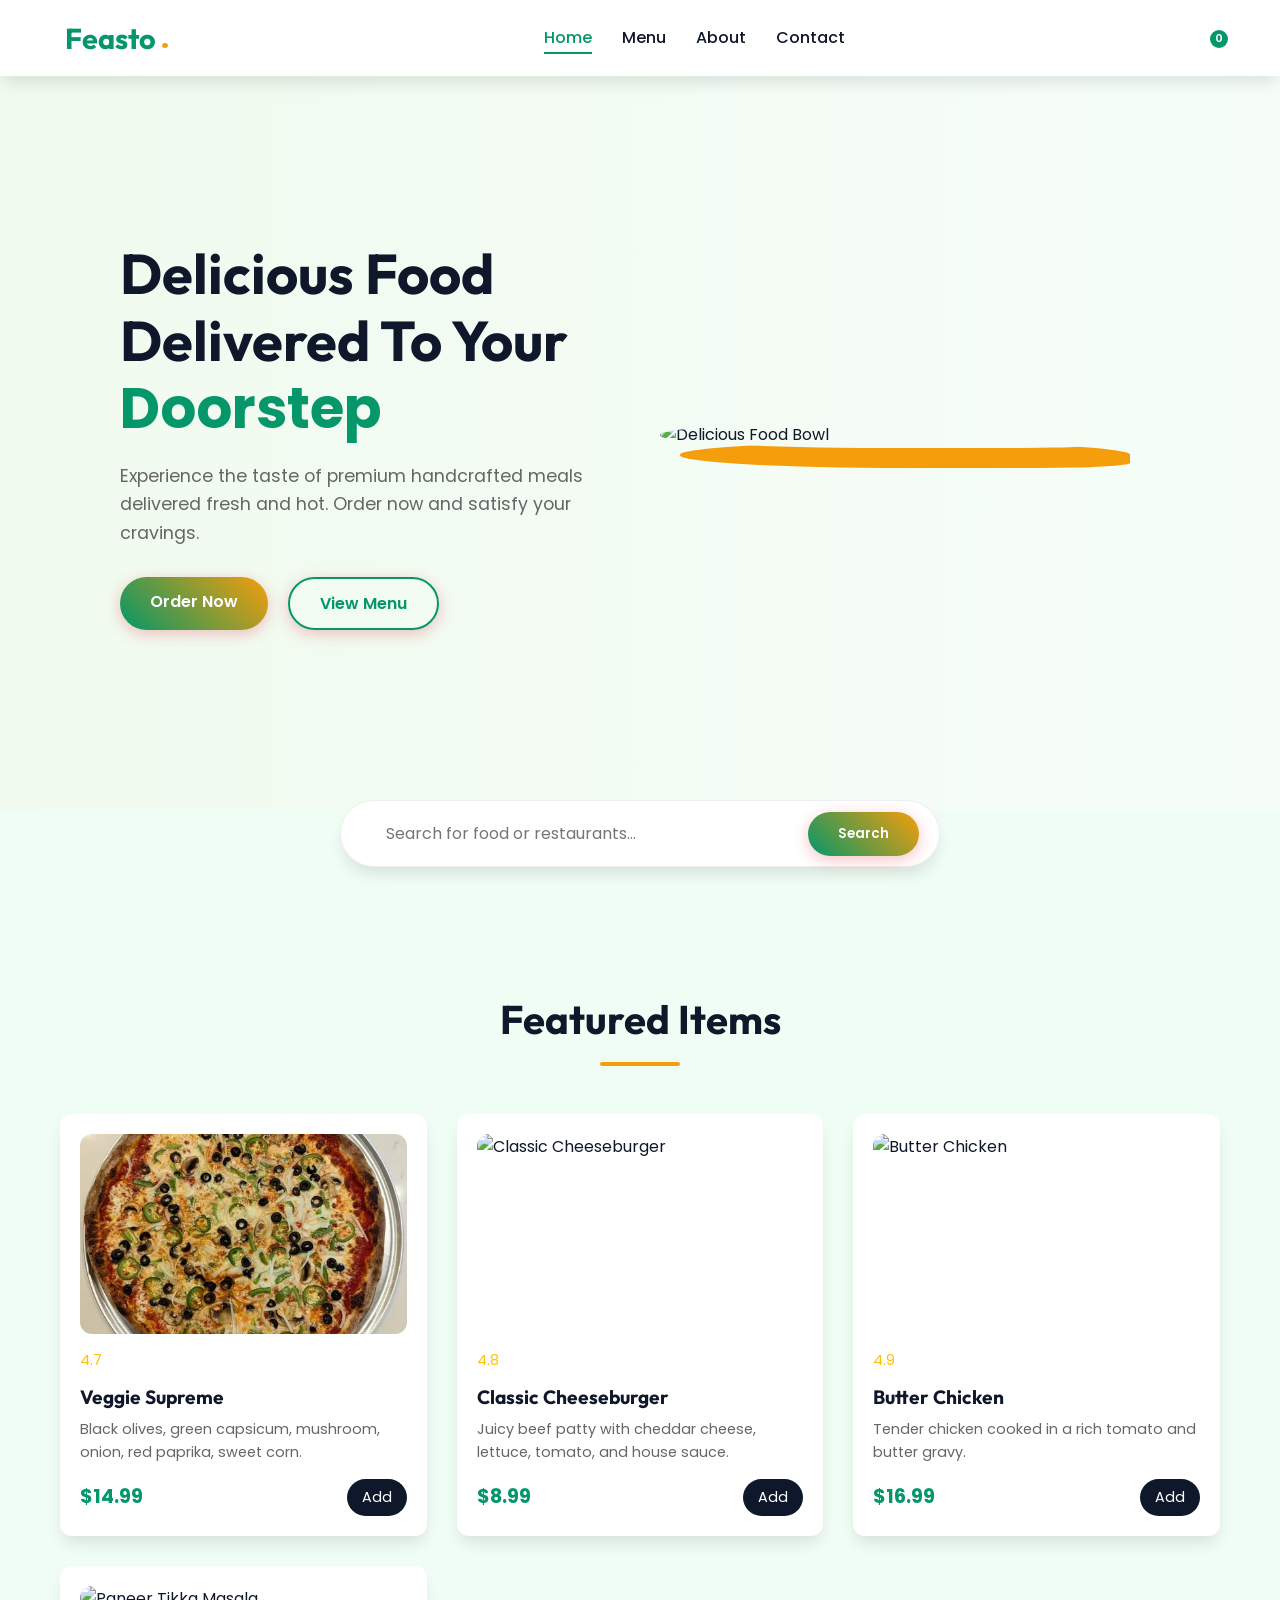
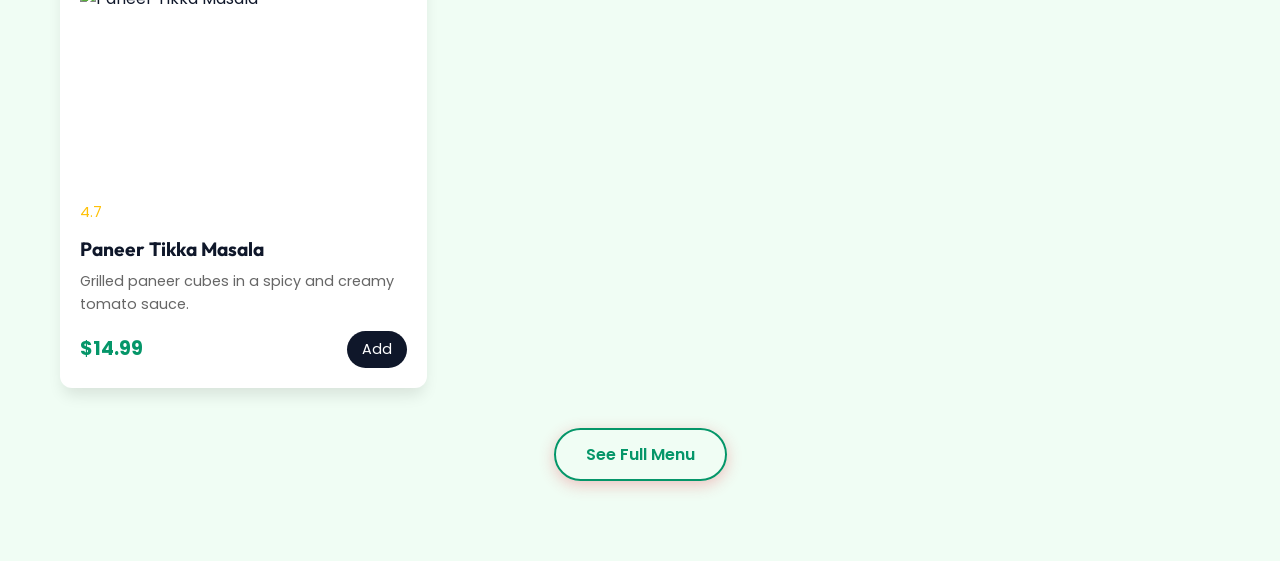
==== index.html @ 66a80ca8 "Initial commit" ====
<!DOCTYPE html>
<html lang="en">

<head>
    <meta charset="UTF-8">
    <meta name="viewport" content="width=device-width, initial-scale=1.0">
    <title>Feasto | Delicious Food Delivered</title>
    <!-- CSS -->
    <link rel="stylesheet" href="assets/css/style.css">
    <!-- Ionicons -->
    <script type="module" src="https://unpkg.com/ionicons@7.1.0/dist/ionicons/ionicons.esm.js"></script>
    <script nomodule src="https://unpkg.com/ionicons@7.1.0/dist/ionicons/ionicons.js"></script>
</head>

<body>

    <!-- Navbar -->
    <header>
        <div class="container nav-container">
            <a href="index.html" class="logo">
                <ion-icon name="restaurant"></ion-icon> Feasto<span>.</span>
            </a>
            <nav>
                <ul class="nav-links" id="navbox">
                    <li><a href="index.html" class="active">Home</a></li>
                    <li><a href="menu.html">Menu</a></li>
                    <li><a href="about.html">About</a></li>
                    <li><a href="contact.html">Contact</a></li>
                </ul>
            </nav>
            <div class="nav-icons">
                <a href="cart.html" class="cart-icon">
                    <ion-icon name="cart-outline"></ion-icon>
                    <span class="cart-count">0</span>
                </a>
                <div class="hamburger" id="hamburger">
                    <ion-icon name="menu-outline"></ion-icon>
                </div>
            </div>
        </div>
    </header>

    <!-- Main Content Placeholder -->
    <main>
        <!-- Hero Section -->
        <section class="hero">
            <div class="container hero-container">
                <div class="hero-content">
                    <h1>Delicious Food <br> Delivered To Your <br> <span>Doorstep</span></h1>
                    <p>Experience the taste of premium handcrafted meals delivered fresh and hot. Order now and satisfy
                        your cravings.</p>
                    <div class="hero-btns">
                        <a href="menu.html" class="btn">Order Now</a>
                        <a href="#featured" class="btn btn-outline">View Menu</a>
                    </div>
                </div>
                <div class="hero-image">
                    <img src="https://images.unsplash.com/photo-1504674900247-0877df9cc836?q=80&w=1000&auto=format&fit=crop"
                        alt="Delicious Food Bowl">
                </div>
            </div>
        </section>

        <!-- Search Section -->
        <section class="search-section">
            <div class="container">
                <div class="search-box">
                    <ion-icon name="search-outline"></ion-icon>
                    <input type="text" id="searchInput" placeholder="Search for food or restaurants...">
                    <button class="btn">Search</button>
                </div>
            </div>
        </section>

        <!-- Featured Section -->
        <section id="featured" class="featured section-padding">
            <div class="container">
                <h2 class="section-title">Featured Items</h2>
                <div class="food-grid" id="featured-grid">
                    <!-- Featured items will be injected via JS -->
                    <div class="loading">Loading featured items...</div>
                </div>
                <div style="text-align: center; margin-top: 40px;">
                    <a href="menu.html" class="btn btn-outline">See Full Menu</a>
                </div>
            </div>
        </section>
    </main>

    <!-- Footer Placeholder -->


    <!-- JS -->
    <script type="module" src="assets/js/script.js"></script>
</body>

</html>
---- assets/css/style.css ----
/* Google Fonts */
@import url('https://fonts.googleapis.com/css2?family=Outfit:wght@300;400;500;600;700&family=Poppins:wght@300;400;500;600;700&display=swap');

:root {
    --primary-color: #059669;
    --primary-hover: #047857;
    --secondary-color: #f59e0b;
    --dark-color: #0f172a;
    --text-color: #334155;
    --light-bg: #f0fdf4;
    --white: #ffffff;
    --shadow: 0 10px 15px -3px rgba(0, 0, 0, 0.1);
    --transition: all 0.3s ease;
    --border-radius: 12px;
}

* {
    margin: 0;
    padding: 0;
    box-sizing: border-box;
    font-family: 'Poppins', sans-serif;
}

html {
    scroll-behavior: smooth;
}

body {
    background-color: var(--light-bg);
    color: var(--dark-color);
    line-height: 1.6;
}

h1,
h2,
h3,
h4,
h5,
h6 {
    font-family: 'Outfit', sans-serif;
    color: var(--dark-color);
    font-weight: 700;
}

a {
    text-decoration: none;
    color: inherit;
    transition: var(--transition);
}

ul {
    list-style: none;
}

img {
    max-width: 100%;
    display: block;
}

/* Utilities */
.container {
    max-width: 1200px;
    margin: 0 auto;
    padding: 0 20px;
}

.btn {
    display: inline-block;
    padding: 12px 30px;
    background: linear-gradient(45deg, var(--primary-color), var(--secondary-color));
    color: var(--white);
    border-radius: 50px;
    font-weight: 600;
    cursor: pointer;
    border: none;
    transition: var(--transition);
    box-shadow: 0 4px 15px rgba(230, 57, 70, 0.3);
}

.btn:hover {
    transform: translateY(-3px);
    box-shadow: 0 8px 20px rgba(230, 57, 70, 0.4);
}

.btn-outline {
    background: transparent;
    border: 2px solid var(--primary-color);
    color: var(--primary-color);
}

.btn-outline:hover {
    background: var(--primary-color);
    color: var(--white);
}

.section-title {
    text-align: center;
    margin-bottom: 3rem;
    font-size: 2.5rem;
    position: relative;
    padding-bottom: 15px;
}

.section-title::after {
    content: '';
    position: absolute;
    bottom: 0;
    left: 50%;
    transform: translateX(-50%);
    width: 80px;
    height: 4px;
    background: var(--secondary-color);
    border-radius: 2px;
}

/* Navbar */
header {
    position: fixed;
    top: 0;
    left: 0;
    width: 100%;
    z-index: 1000;
    background: rgba(255, 255, 255, 0.95);
    backdrop-filter: blur(10px);
    box-shadow: var(--shadow);
    padding: 15px 0;
}

.nav-container {
    display: flex;
    justify-content: space-between;
    align-items: center;
}

.logo {
    font-size: 1.8rem;
    font-weight: 700;
    color: var(--primary-color);
    font-family: 'Outfit', sans-serif;
    display: flex;
    align-items: center;
    gap: 5px;
}

.logo span {
    color: var(--secondary-color);
}

.nav-links {
    display: flex;
    gap: 30px;
}

.nav-links a {
    font-weight: 500;
    color: var(--dark-color);
    position: relative;
}

.nav-links a:hover,
.nav-links a.active {
    color: var(--primary-color);
}

.nav-links a::after {
    content: '';
    position: absolute;
    width: 0;
    height: 2px;
    bottom: -5px;
    left: 0;
    background-color: var(--primary-color);
    transition: var(--transition);
}

.nav-links a:hover::after,
.nav-links a.active::after {
    width: 100%;
}

.nav-icons {
    display: flex;
    align-items: center;
    gap: 20px;
}

.cart-icon {
    position: relative;
    font-size: 1.2rem;
    cursor: pointer;
}

.cart-count {
    position: absolute;
    top: -8px;
    right: -8px;
    background-color: var(--primary-color);
    color: var(--white);
    font-size: 0.7rem;
    width: 18px;
    height: 18px;
    border-radius: 50%;
    display: flex;
    justify-content: center;
    align-items: center;
    font-weight: 600;
}

.hamburger {
    display: none;
    cursor: pointer;
    font-size: 1.5rem;
}

/* Responsive */
@media (max-width: 768px) {
    .hamburger {
        display: block;
    }

    .nav-links {
        position: fixed;
        top: 70px;
        right: -100%;
        width: 100%;
        height: calc(100vh - 70px);
        background-color: var(--white);
        flex-direction: column;
        justify-content: center;
        align-items: center;
        transition: var(--transition);
        box-shadow: -5px 0 15px rgba(0, 0, 0, 0.1);
    }

    .nav-links.active {
        right: 0;
    }
}

/* Hero Section */
.hero {
    padding: 120px 0 60px;
    min-height: 90vh;
    display: flex;
    align-items: center;
    background: linear-gradient(to right, rgba(241, 250, 238, 0.9), rgba(255, 255, 255, 0.4)), url('https://images.unsplash.com/photo-1543353071-873f17a7a088?q=80&w=1000&auto=format&fit=crop');
    background-size: cover;
    background-position: center;
}

.hero-container {
    display: grid;
    grid-template-columns: 1fr 1fr;
    gap: 40px;
    align-items: center;
}

.hero-content h1 {
    font-size: 3.5rem;
    line-height: 1.2;
    margin-bottom: 20px;
}

.hero-content h1 span {
    color: var(--primary-color);
}

.hero-content p {
    font-size: 1.1rem;
    color: #666;
    margin-bottom: 30px;
    max-width: 500px;
}

.hero-btns {
    display: flex;
    gap: 20px;
}

.hero-image img {
    border-radius: 50% 50% 20% 50%;
    box-shadow: 20px 20px 0 var(--secondary-color);
    animation: float 6s ease-in-out infinite;
    max-width: 90%;
}

@keyframes float {
    0% {
        transform: translateY(0);
    }

    50% {
        transform: translateY(-20px);
    }

    100% {
        transform: translateY(0);
    }
}

/* Search Section */
.search-section {
    padding: 40px 0;
    margin-top: -50px;
    position: relative;
    z-index: 10;
}

.search-box {
    background: var(--white);
    padding: 10px 20px;
    border-radius: 50px;
    display: flex;
    align-items: center;
    box-shadow: var(--shadow);
    max-width: 600px;
    margin: 0 auto;
    border: 1px solid #eee;
}

.search-box ion-icon {
    font-size: 1.5rem;
    color: var(--text-color);
    margin-right: 15px;
}

.search-box input {
    flex: 1;
    border: none;
    outline: none;
    font-size: 1rem;
    padding: 10px;
}

/* Featured Section */
.featured {
    padding: 80px 0;
}

.food-grid {
    display: grid;
    grid-template-columns: repeat(auto-fit, minmax(280px, 1fr));
    gap: 30px;
}

.food-card {
    background: var(--white);
    padding: 20px;
    border-radius: var(--border-radius);
    box-shadow: var(--shadow);
    transition: var(--transition);
    position: relative;
    overflow: hidden;
}

.food-card:hover {
    transform: translateY(-10px);
}

.food-img {
    height: 200px;
    margin-bottom: 15px;
    border-radius: var(--border-radius);
    overflow: hidden;
}

.food-img img {
    width: 100%;
    height: 100%;
    object-fit: cover;
    transition: transform 0.5s;
}

.food-card:hover .food-img img {
    transform: scale(1.1);
}

.food-info h3 {
    font-size: 1.2rem;
    margin-bottom: 5px;
}

.food-info p {
    color: #666;
    font-size: 0.9rem;
    margin-bottom: 15px;
    display: -webkit-box;
    -webkit-line-clamp: 2;
    line-clamp: 2;
    -webkit-box-orient: vertical;
    overflow: hidden;
}

.rating {
    color: #ffc107;
    margin-bottom: 10px;
    font-size: 0.9rem;
}

.price-row {
    display: flex;
    justify-content: space-between;
    align-items: center;
    margin-top: 15px;
}

.price {
    font-size: 1.2rem;
    font-weight: 700;
    color: var(--primary-color);
}

.add-btn {
    background: var(--dark-color);
    color: var(--white);
    border: none;
    padding: 8px 15px;
    border-radius: 20px;
    cursor: pointer;
    font-size: 0.9rem;
    transition: var(--transition);
}

.add-btn:hover {
    background: var(--secondary-color);
}

/* Responsive Home */
@media (max-width: 992px) {
    .hero-content h1 {
        font-size: 2.8rem;
    }
}

@media (max-width: 768px) {
    .hero-container {
        grid-template-columns: 1fr;
        text-align: center;
        padding-top: 40px;
    }

    .hero-content {
        order: 2;
    }

    .hero-image {
        order: 1;
        margin-bottom: 30px;
    }

    .hero-content p {
        margin: 0 auto 30px;
    }


    .hero-btns {
        justify-content: center;
    }
}

/* Menu Page Styles */
.filter-container {
    display: flex;
    justify-content: center;
    gap: 15px;
    flex-wrap: wrap;
    margin-bottom: 30px;
}

.filter-btn {
    padding: 10px 25px;
    border: 2px solid var(--secondary-color);
    border-radius: 30px;
    background: transparent;
    color: var(--dark-color);
    font-weight: 500;
    cursor: pointer;
    transition: var(--transition);
}

.filter-btn:hover,
.filter-btn.active {
    background: var(--secondary-color);
    color: var(--white);
}

/* Cart Page Styles */
.cart-container {
    display: grid;
    grid-template-columns: 2fr 1fr;
    gap: 40px;
}

.cart-item {
    display: flex;
    align-items: center;
    background: var(--white);
    padding: 15px;
    border-radius: var(--border-radius);
    margin-bottom: 20px;
    box-shadow: var(--shadow);
}

.cart-item img {
    width: 80px;
    height: 80px;
    object-fit: cover;
    border-radius: 10px;
    margin-right: 20px;
}

.item-details {
    flex: 1;
}

.item-details h4 {
    margin-bottom: 5px;
}

.qty-controls {
    display: flex;
    align-items: center;
    gap: 10px;
    margin-right: 30px;
}

.qty-controls button {
    width: 30px;
    height: 30px;
    border-radius: 50%;
    border: 1px solid #ccc;
    background: #fff;
    cursor: pointer;
}

.qty-controls button:hover {
    background: var(--light-bg);
}

.item-total {
    font-weight: 700;
    margin-right: 20px;
    color: var(--primary-color);
}

.remove-btn {
    background: transparent;
    border: none;
    color: #ff0000;
    font-size: 1.2rem;
    cursor: pointer;
}

.cart-summary {
    background: var(--white);
    padding: 25px;
    border-radius: var(--border-radius);
    box-shadow: var(--shadow);
    height: fit-content;
}

.summary-row {
    display: flex;
    justify-content: space-between;
    margin-bottom: 15px;
}

.summary-row.total {
    font-size: 1.2rem;
    font-weight: 700;
    color: var(--dark-color);
    margin-top: 15px;
}

.checkout-btn {
    width: 100%;
    margin-top: 20px;
    text-align: center;
}

@media (max-width: 768px) {
    .cart-container {
        grid-template-columns: 1fr;
    }
}
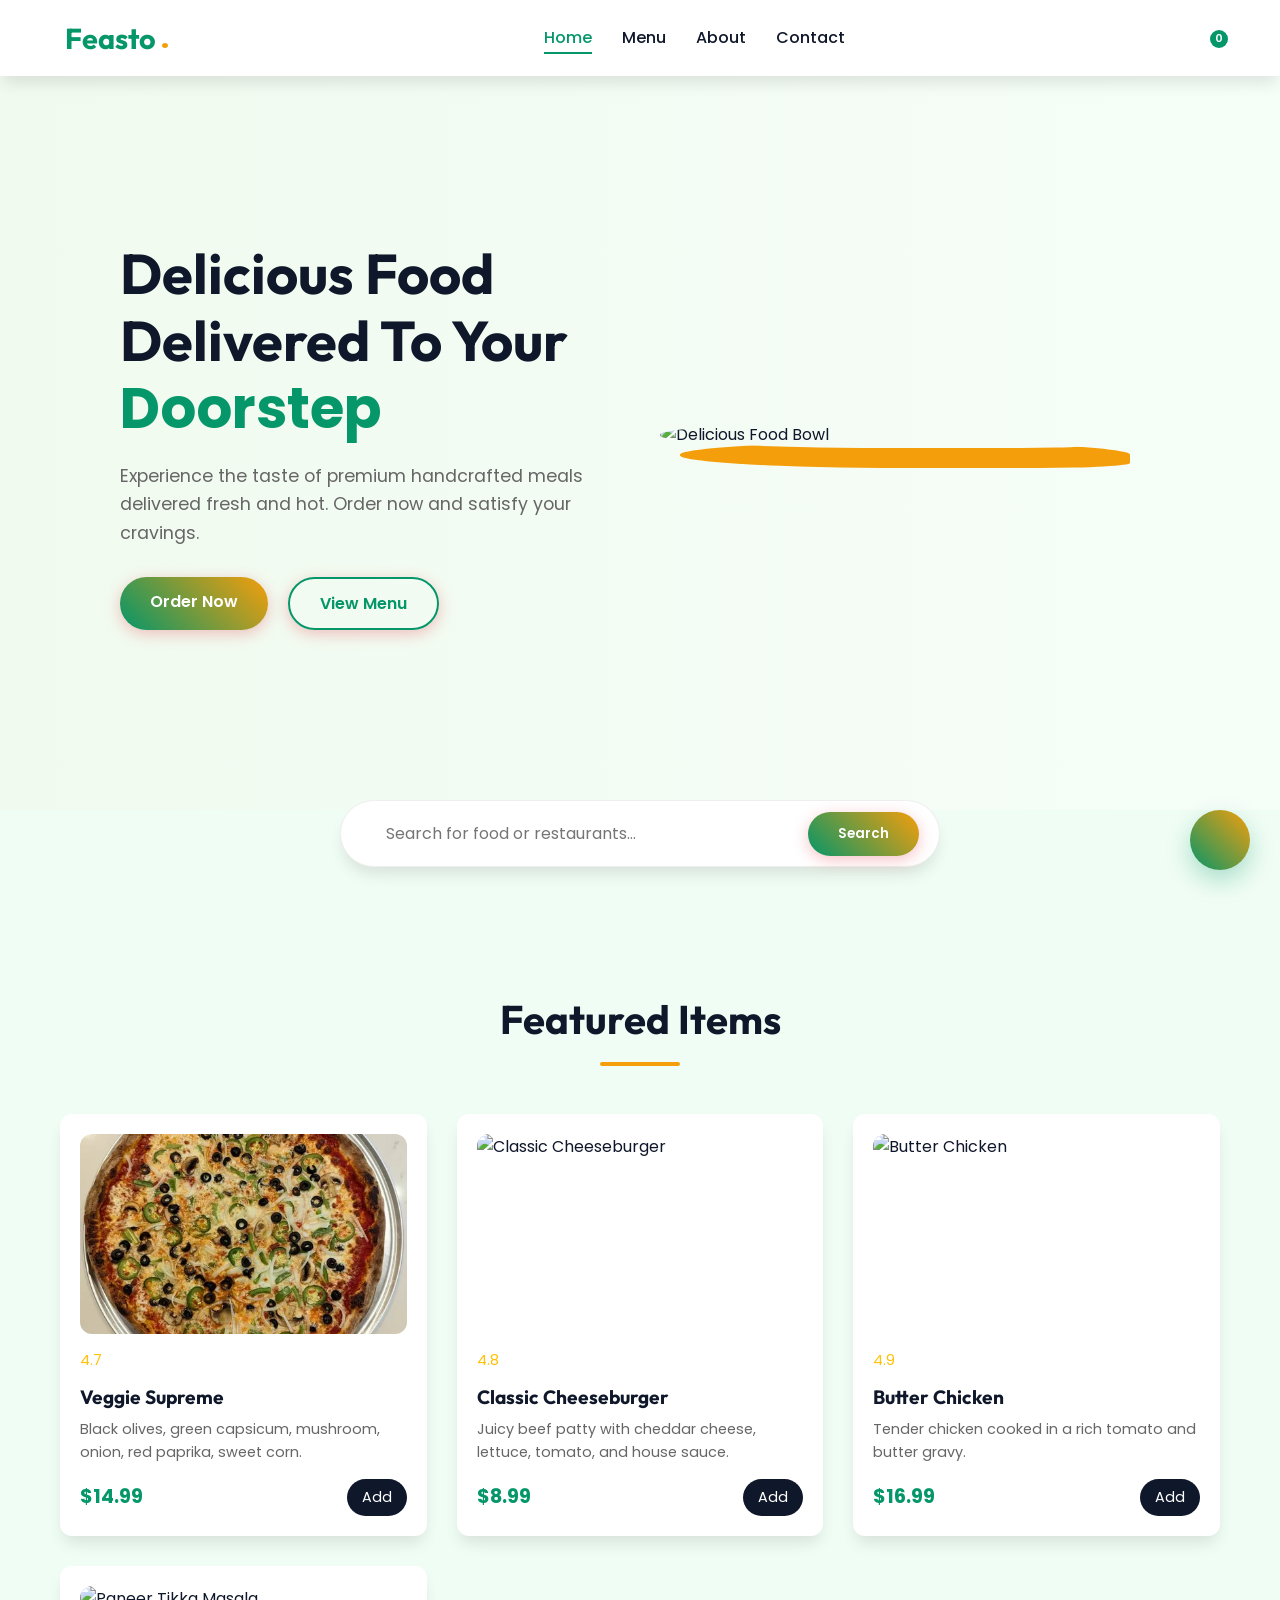
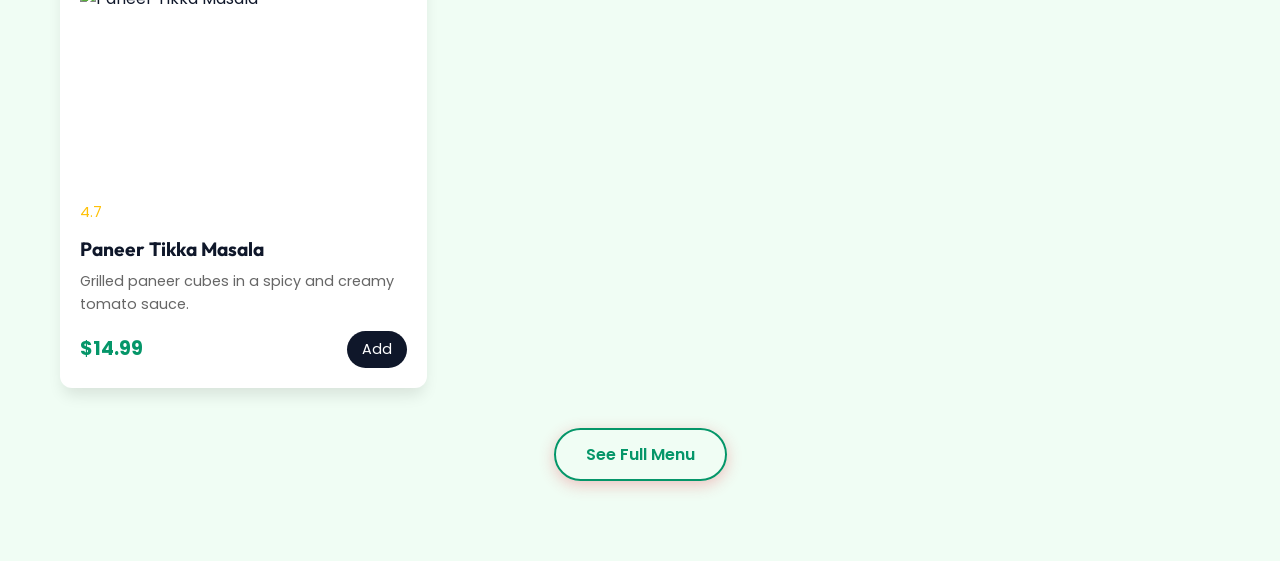
==== commit 97677d8c: "Add premium chatbot feature" ====
--- a/index.html
+++ b/index.html
@@ -7,6 +7,7 @@
     <title>Feasto | Delicious Food Delivered</title>
     <!-- CSS -->
     <link rel="stylesheet" href="assets/css/style.css">
+    <link rel="stylesheet" href="assets/css/chatbot.css">
     <!-- Ionicons -->
     <script type="module" src="https://unpkg.com/ionicons@7.1.0/dist/ionicons/ionicons.esm.js"></script>
     <script nomodule src="https://unpkg.com/ionicons@7.1.0/dist/ionicons/ionicons.js"></script>
@@ -92,6 +93,7 @@
 
     <!-- JS -->
     <script type="module" src="assets/js/script.js"></script>
+    <script src="assets/js/chatbot.js"></script>
 </body>
 
 </html>
--- a/assets/css/chatbot.css
+++ b/assets/css/chatbot.css
@@ -0,0 +1,170 @@
+/* Chatbot Styles */
+.chatbot-container {
+    position: fixed;
+    bottom: 30px;
+    right: 30px;
+    z-index: 9999;
+    font-family: 'Poppins', sans-serif;
+}
+
+/* Floating Action Button */
+.chatbot-toggle {
+    width: 60px;
+    height: 60px;
+    background: linear-gradient(45deg, var(--primary-color), var(--secondary-color));
+    border-radius: 50%;
+    display: flex;
+    justify-content: center;
+    align-items: center;
+    color: white;
+    font-size: 30px;
+    cursor: pointer;
+    box-shadow: 0 10px 25px rgba(5, 150, 105, 0.3);
+    transition: var(--transition);
+}
+
+.chatbot-toggle:hover {
+    transform: scale(1.1) rotate(5deg);
+}
+
+/* Chat Window */
+.chatbot-window {
+    position: absolute;
+    bottom: 80px;
+    right: 0;
+    width: 350px;
+    height: 500px;
+    background: rgba(255, 255, 255, 0.9);
+    backdrop-filter: blur(15px);
+    border: 1px solid rgba(255, 255, 255, 0.2);
+    border-radius: 20px;
+    box-shadow: 0 15px 35px rgba(0, 0, 0, 0.15);
+    display: flex;
+    flex-direction: column;
+    overflow: hidden;
+    transform: translateY(20px);
+    opacity: 0;
+    visibility: hidden;
+    transition: all 0.4s cubic-bezier(0.175, 0.885, 0.32, 1.275);
+}
+
+.chatbot-window.active {
+    transform: translateY(0);
+    opacity: 1;
+    visibility: visible;
+}
+
+/* Header */
+.chat-header {
+    background: var(--primary-color);
+    color: white;
+    padding: 20px;
+    display: flex;
+    justify-content: space-between;
+    align-items: center;
+}
+
+.chat-header h3 {
+    margin: 0;
+    font-size: 1.1rem;
+    color: white;
+}
+
+.close-chat {
+    cursor: pointer;
+    font-size: 1.5rem;
+}
+
+/* Messages Area */
+.chat-messages {
+    flex: 1;
+    padding: 20px;
+    overflow-y: auto;
+    display: flex;
+    flex-direction: column;
+    gap: 15px;
+}
+
+.message {
+    max-width: 80%;
+    padding: 10px 15px;
+    border-radius: 15px;
+    font-size: 0.9rem;
+    line-height: 1.4;
+    animation: messageIn 0.3s ease;
+}
+
+@keyframes messageIn {
+    from {
+        opacity: 0;
+        transform: translateY(10px);
+    }
+
+    to {
+        opacity: 1;
+        transform: translateY(0);
+    }
+}
+
+.message.bot {
+    background: #e9ecef;
+    color: var(--dark-color);
+    align-self: flex-start;
+    border-bottom-left-radius: 2px;
+}
+
+.message.user {
+    background: var(--primary-color);
+    color: white;
+    align-self: flex-end;
+    border-bottom-right-radius: 2px;
+}
+
+/* Input Area */
+.chat-input-area {
+    padding: 15px;
+    background: white;
+    border-top: 1px solid #eee;
+    display: flex;
+    gap: 10px;
+}
+
+.chat-input-area input {
+    flex: 1;
+    border: 1px solid #eee;
+    border-radius: 25px;
+    padding: 10px 15px;
+    outline: none;
+    transition: var(--transition);
+}
+
+.chat-input-area input:focus {
+    border-color: var(--primary-color);
+}
+
+.chat-input-area button {
+    background: var(--primary-color);
+    color: white;
+    border: none;
+    width: 40px;
+    height: 40px;
+    border-radius: 50%;
+    cursor: pointer;
+    display: flex;
+    justify-content: center;
+    align-items: center;
+    transition: var(--transition);
+}
+
+.chat-input-area button:hover {
+    background: var(--primary-hover);
+}
+
+/* Mobile Adjustments */
+@media (max-width: 480px) {
+    .chatbot-window {
+        width: 300px;
+        height: 400px;
+        right: -10px;
+    }
+}
